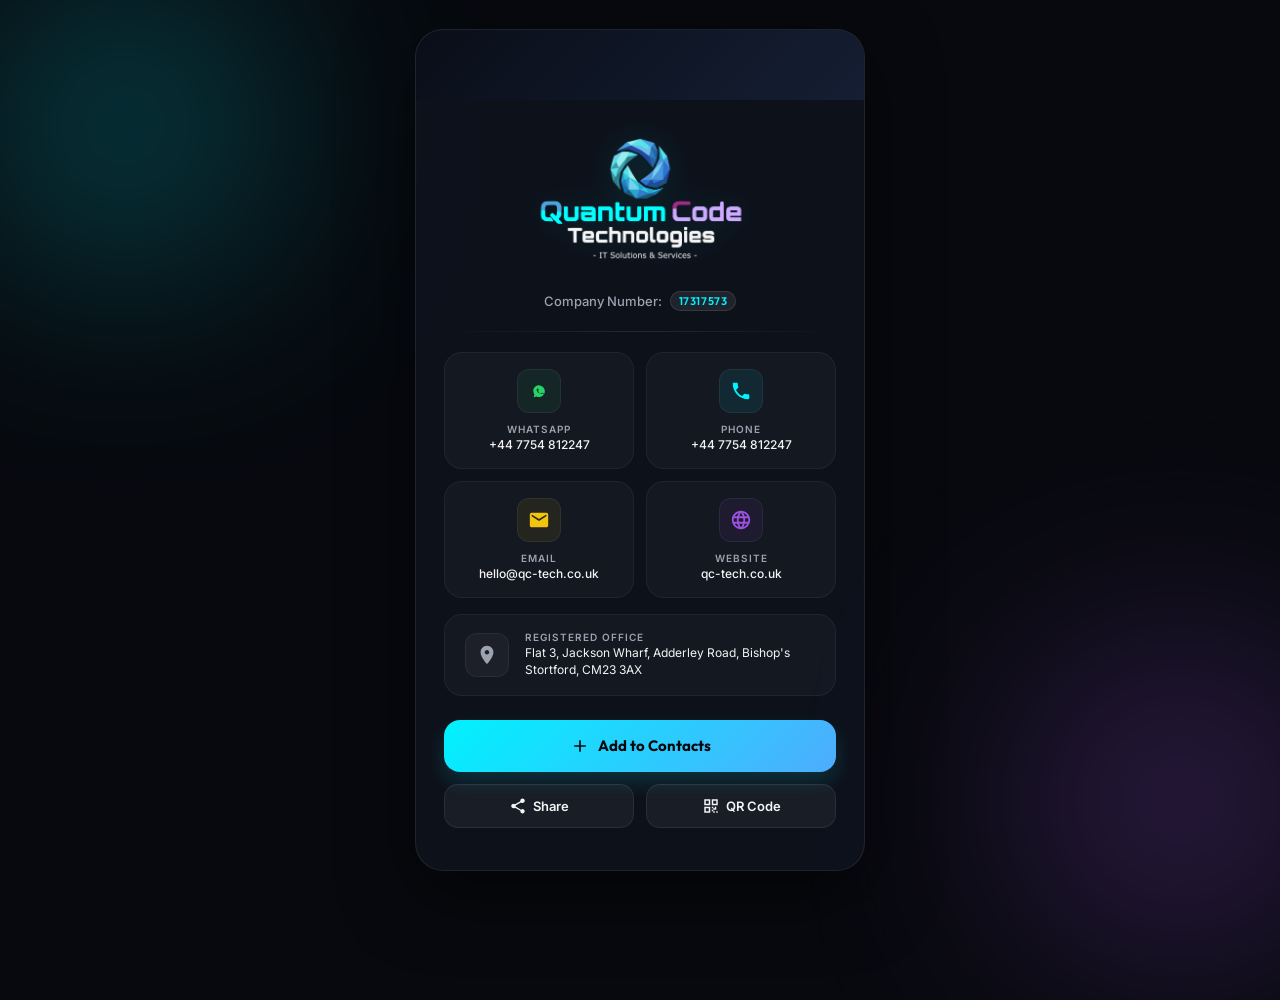
==== en/index.html @ 3635dea8 "feat: card multilingua IT/EN, nuovo numero italiano, redirect root->/it/" ====
<!DOCTYPE html>
<html lang="en">
<head>
    <meta charset="UTF-8">
    <meta name="viewport" content="width=device-width, initial-scale=1.0">
    <title>Quantum Code Technologies Ltd. | Contact</title>
    <meta name="description" content="Digital business card for Quantum Code Technologies Ltd. Scan or download the contact details.">
    
    <!-- Open Graph / WhatsApp -->
    <meta property="og:type" content="website">
    <meta property="og:url" content="https://card.qc-tech.co.uk/en">
    <meta property="og:title" content="Quantum Code Technologies Ltd. | Contact">
    <meta property="og:description" content="Digital business card for Quantum Code Technologies Ltd. Scan or download the contact details.">
    <meta property="og:image" content="https://www.qc-tech.co.uk/logo-full.svg">
    <meta property="og:image:width" content="1200">
    <meta property="og:image:height" content="630">
    <meta name="twitter:card" content="summary_large_image">
    <meta name="twitter:image" content="https://www.qc-tech.co.uk/logo-full.svg">
    
    <!-- PWA Support -->
    <link rel="manifest" href="manifest.json">
    <meta name="theme-color" content="#07090e">
    <meta name="apple-mobile-web-app-capable" content="yes">
    <meta name="apple-mobile-web-app-status-bar-style" content="black-translucent">
    <link rel="apple-touch-icon" href="../logo.png">
    
    <!-- Google Fonts -->
    <link rel="preconnect" href="https://fonts.googleapis.com">
    <link rel="preconnect" href="https://fonts.gstatic.com" crossorigin>
    <link href="https://fonts.googleapis.com/css2?family=Inter:wght@300;400;500;600;700&family=Outfit:wght@400;600;700;800&display=swap" rel="stylesheet">
    
    <!-- Stylesheet -->
    <link rel="stylesheet" href="../style.css">
    
    <!-- QRCode JS Library -->
    <script src="https://cdnjs.cloudflare.com/ajax/libs/qrcodejs/1.0.0/qrcode.min.js" integrity="sha512-CNgIRecGo7nOMQVqgTC8+2hqDZxKHPhRm4OTpkUybnybecBDx3CXGVqehh36F5Dac3o34cT4pMjOPByp+XCajA==" crossorigin="anonymous" referrerpolicy="no-referrer"></script>
</head>
<body>
    <!-- Background elements -->
    <div class="ambient-glow glow-1"></div>
    <div class="ambient-glow glow-2"></div>
    
    <main class="card-container">
        <article class="contact-card">
            <!-- Card Banner -->
            <header class="card-header">
                <div class="header-banner"></div>
            </header>

            <!-- Card Info -->
            <section class="card-body">
                <h1 class="visually-hidden">Quantum Code Technologies Ltd.</h1>
                <div class="logo-container">
                    <img src="../logo.png" alt="Quantum Code Technologies Ltd." class="brand-logo">
                </div>
                <p class="company-meta">Company Number: <span class="badge">17317573</span></p>
                
                <hr class="divider">
                
                <!-- Quick Contact Grid -->
                <div class="actions-grid">
                    <!-- WhatsApp -->
                    <a href="https://wa.me/447754812247" class="grid-item" id="btn-whatsapp" target="_blank" rel="noopener">
                        <div class="item-icon icon-whatsapp">
                            <!-- WhatsApp SVG -->
                            <svg viewBox="0 0 24 24" width="24" height="24">
                                <path fill="currentColor" d="M12.031 6.172c-3.181 0-5.767 2.586-5.768 5.766-.001 1.298.424 2.5 1.134 3.473L6.68 18.23l2.92-.816a5.727 5.727 0 0 0 2.431.554h.002c3.18 0 5.766-2.586 5.768-5.766 0-3.18-2.586-5.766-5.767-5.766zm3.432 8.016c-.14.394-.712.723-1.01.768-.27.042-.622.073-1.748-.393-1.439-.594-2.36-2.062-2.43-2.158-.073-.097-.584-.775-.584-1.479 0-.704.368-1.05.5-1.196.13-.146.29-.183.388-.183.097 0 .194.001.278.005.088.004.206-.033.322.247.12.288.409.996.445 1.069.036.072.06.157.012.253-.049.097-.073.157-.146.242-.073.085-.154.19-.22.254-.073.073-.15.152-.064.298.085.146.38 1.258.948 1.764.73.65 1.346.852 1.534.943.188.09.301.077.413-.051.112-.13.48-.557.608-.748.128-.19.256-.16.43-.097.175.064 1.112.524 1.306.621.194.098.324.146.372.23.049.083.049.48-.09.873z"/>
                            </svg>
                        </div>
                        <div class="item-details">
                            <span class="label">WhatsApp</span>
                            <span class="value">+44 7754 812247</span>
                        </div>
                    </a>

                    <!-- Phone -->
                    <a href="tel:+447754812247" class="grid-item" id="btn-phone">
                        <div class="item-icon icon-phone">
                            <!-- Phone SVG -->
                            <svg viewBox="0 0 24 24" width="22" height="22">
                                <path fill="currentColor" d="M6.62 10.79c1.44 2.83 3.76 5.15 6.59 6.59l2.2-2.2c.27-.27.67-.36 1.02-.24 1.12.37 2.33.57 3.57.57.55 0 1 .45 1 1V20c0 .55-.45 1-1 1-9.39 0-17-7.61-17-17 0-.55.45-1 1-1h3.5c.55 0 1 .45 1 1 0 1.25.2 2.45.57 3.57.11.35.03.74-.25 1.02l-2.2 2.2z"/>
                            </svg>
                        </div>
                        <div class="item-details">
                            <span class="label">Phone</span>
                            <span class="value">+44 7754 812247</span>
                        </div>
                    </a>

                    <!-- Email -->
                    <a href="mailto:hello@qc-tech.co.uk" class="grid-item" id="btn-email">
                        <div class="item-icon icon-email">
                            <!-- Email SVG -->
                            <svg viewBox="0 0 24 24" width="22" height="22">
                                <path fill="currentColor" d="M20 4H4c-1.1 0-1.99.9-1.99 2L2 18c0 1.1.9 2 2 2h16c1.1 0 2-.9 2-2V6c0-1.1-.9-2-2-2zm0 4l-8 5-8-5V6l8 5 8-5v2z"/>
                            </svg>
                        </div>
                        <div class="item-details">
                            <span class="label">Email</span>
                            <span class="value">hello@qc-tech.co.uk</span>
                        </div>
                    </a>

                    <!-- Website -->
                    <a href="https://qc-tech.co.uk" class="grid-item" id="btn-web" target="_blank" rel="noopener">
                        <div class="item-icon icon-web">
                            <!-- Globe SVG -->
                            <svg viewBox="0 0 24 24" width="22" height="22">
                                <path fill="currentColor" d="M11.99 2C6.47 2 2 6.48 2 12s4.47 10 9.99 10C17.52 22 22 17.52 22 12S17.52 2 11.99 2zm6.93 6h-2.95c-.32-1.25-.78-2.45-1.38-3.56 1.84.63 3.37 1.91 4.33 3.56zM12 4.04c.83 1.2 1.48 2.53 1.91 3.96h-3.82c.43-1.43 1.08-2.76 1.91-3.96zM4.26 14C4.1 13.36 4 12.69 4 12s.1-1.36.26-2h3.38c-.08.66-.14 1.33-.14 2 0 .67.06 1.34.14 2H4.26zm.82 2h2.95c.32 1.25.78 2.45 1.38 3.56-1.84-.63-3.37-1.9-4.33-3.56zm2.95-8H5.08c.96-1.66 2.49-2.93 4.33-3.56C8.81 5.55 8.35 6.75 8.03 8zM12 19.96c-.83-1.2-1.48-2.53-1.91-3.96h3.82c-.43 1.43-1.08 2.76-1.91 3.96zM14.34 14H9.66c-.09-.66-.16-1.33-.16-2 0-.67.07-1.34.16-2h4.68c.09.66.16 1.33.16 2 0 .67-.07 1.34-.16 2zm.25 5.56c.6-1.11 1.06-2.31 1.38-3.56h2.95c-.96 1.65-2.49 2.93-4.33 3.56zM16.36 14c.08-.66.14-1.33.14-2 0-.67-.06-1.34-.14-2h3.38c.16.64.26 1.31.26 2s-.1 1.36-.26 2h-3.38z"/>
                            </svg>
                        </div>
                        <div class="item-details">
                            <span class="label">Website</span>
                            <span class="value">qc-tech.co.uk</span>
                        </div>
                    </a>
                </div>

                <!-- Address / Location Button -->
                <a href="https://maps.google.com/?q=Flat+3,+Jackson+Wharf,+Adderley+Road,+Bishop's+Stortford,+CM23+3AX" class="address-button" target="_blank" rel="noopener" id="btn-address">
                    <div class="address-icon">
                        <!-- Map Marker SVG -->
                        <svg viewBox="0 0 24 24" width="22" height="22">
                            <path fill="currentColor" d="M12 2C8.13 2 5 5.13 5 9c0 5.25 7 13 7 13s7-7.75 7-13c0-3.87-3.13-7-7-7zm0 9.5c-1.38 0-2.5-1.12-2.5-2.5s1.12-2.5 2.5-2.5 2.5 1.12 2.5 2.5-1.12 2.5-2.5 2.5z"/>
                        </svg>
                    </div>
                    <div class="address-details">
                        <span class="address-label">Registered Office</span>
                        <address class="address-value">Flat 3, Jackson Wharf, Adderley Road, Bishop's Stortford, CM23 3AX</address>
                    </div>
                </a>
            </section>

            <!-- Card Actions -->
            <footer class="card-footer">
                <button id="btn-save" class="btn-primary" aria-label="Save contact">
                    <svg viewBox="0 0 24 24" width="20" height="20">
                        <path fill="currentColor" d="M19 13h-6v6h-2v-6H5v-2h6V5h2v6h6v2z"/>
                    </svg>
                    Add to Contacts
                </button>
                
                <div class="secondary-actions">
                    <button id="btn-share" class="btn-secondary" aria-label="Share profile">
                        <svg viewBox="0 0 24 24" width="18" height="18">
                            <path fill="currentColor" d="M18 16.08c-.76 0-1.44.3-1.96.77L8.91 12.7c.05-.23.09-.46.09-.7s-.04-.47-.09-.7l7.05-4.11c.54.5 1.25.81 2.04.81 1.66 0 3-1.34 3-3s-1.34-3-3-3-3 1.34-3 3c0 .24.04.47.09.7L8.04 9.81C7.5 9.31 6.79 9 6 9c-1.66 0-3 1.34-3 3s1.34 3 3 3c.79 0 1.5-.31 2.04-.81l7.12 4.16c-.05.21-.08.43-.08.65 0 1.61 1.31 2.92 2.92 2.92 1.61 0 2.92-1.31 2.92-2.92s-1.31-2.92-2.92-2.92z"/>
                        </svg>
                        Share
                    </button>
                    
                    <button id="btn-qr-toggle" class="btn-secondary" aria-label="Show QR code">
                        <svg viewBox="0 0 24 24" width="18" height="18">
                            <path fill="currentColor" d="M3 11h8V3H3v8zm2-6h4v4H5V5zM3 21h8v-8H3v8zm2-6h4v4H5v-4zM13 3v8h8V3h-8zm6 6h-4V5h4v4zM19 19v2h2v-2h-2zM13 13h2v2h-2zm2 2h2v2h-2zm-2 2h2v2h-2zm2 2h2v2h-2zm2-2h2v-2h-2zm0-4h2v2h-2z"/>
                        </svg>
                        QR Code
                    </button>
                </div>

                <!-- Expandable QR Code Container -->
                <div id="qr-container" class="qr-container hidden" aria-hidden="true">
                    <p class="qr-info">Have this code scanned to share the contact details instantly.</p>
                    <div class="qr-wrapper">
                        <div id="qrcode"></div>
                    </div>
                </div>
            </footer>
        </article>
    </main>

    <!-- Script file -->
    <script src="script.js"></script>
</body>
</html>
---- style.css ----
/* Design System and Global Styles */
:root {
    --bg-dark: #07090e;
    --card-bg: rgba(17, 22, 34, 0.65);
    --card-border: rgba(255, 255, 255, 0.08);
    --glass-highlight: rgba(255, 255, 255, 0.03);
    
    --primary-cyan: #00f2fe;
    --primary-blue: #4facfe;
    --primary-purple: #9b51e0;
    
    --text-main: #f3f4f6;
    --text-muted: #9ca3af;
    --text-dark: #6b7280;
    
    --shadow-glow: rgba(0, 242, 254, 0.15);
    --shadow-purple: rgba(155, 81, 224, 0.15);
    
    --font-outfit: 'Outfit', -apple-system, BlinkMacSystemFont, "Segoe UI", Roboto, sans-serif;
    --font-inter: 'Inter', -apple-system, BlinkMacSystemFont, "Segoe UI", Roboto, sans-serif;
}

* {
    box-sizing: border-box;
    margin: 0;
    padding: 0;
}

body {
    background-color: var(--bg-dark);
    color: var(--text-main);
    font-family: var(--font-inter);
    min-height: 100vh;
    display: flex;
    justify-content: center;
    align-items: center;
    overflow-x: hidden;
    position: relative;
    padding: 20px;
}

/* Ambient Background Animations */
.ambient-glow {
    position: absolute;
    border-radius: 50%;
    filter: blur(120px);
    z-index: 0;
    pointer-events: none;
    opacity: 0.55;
}

.glow-1 {
    width: 350px;
    height: 350px;
    background: radial-gradient(circle, var(--primary-cyan) 0%, transparent 70%);
    top: -50px;
    left: -50px;
    animation: floatGlow1 25s infinite alternate ease-in-out;
}

.glow-2 {
    width: 400px;
    height: 400px;
    background: radial-gradient(circle, var(--primary-purple) 0%, transparent 70%);
    bottom: -100px;
    right: -100px;
    animation: floatGlow2 30s infinite alternate ease-in-out;
}

@keyframes floatGlow1 {
    0% { transform: translate(0, 0) scale(1); }
    50% { transform: translate(60px, 80px) scale(1.1); }
    100% { transform: translate(-40px, 120px) scale(0.9); }
}

@keyframes floatGlow2 {
    0% { transform: translate(0, 0) scale(1.2); }
    50% { transform: translate(-80px, -60px) scale(0.9); }
    100% { transform: translate(40px, -100px) scale(1.1); }
}

/* Card Container & Entry Animation */
.card-container {
    width: 100%;
    max-width: 450px;
    z-index: 10;
    opacity: 0;
    transform: translateY(30px);
    animation: cardEnter 0.9s cubic-bezier(0.16, 1, 0.3, 1) forwards;
}

@keyframes cardEnter {
    to {
        opacity: 1;
        transform: translateY(0);
    }
}

.contact-card {
    background: var(--card-bg);
    border: 1px solid var(--card-border);
    border-radius: 28px;
    backdrop-filter: blur(24px);
    -webkit-backdrop-filter: blur(24px);
    overflow: hidden;
    box-shadow: 0 24px 70px rgba(0, 0, 0, 0.55), 
                inset 0 1px 1px rgba(255, 255, 255, 0.1);
    transition: border-color 0.4s ease, box-shadow 0.4s ease;
}

.contact-card:hover {
    border-color: rgba(0, 242, 254, 0.25);
    box-shadow: 0 24px 70px rgba(0, 0, 0, 0.65), 
                0 0 40px rgba(0, 242, 254, 0.04), 
                inset 0 1px 1px rgba(255, 255, 255, 0.15);
}

/* Header & Banner styling */
.card-header {
    position: relative;
    height: 70px;
}

.header-banner {
    height: 100%;
    background: linear-gradient(135deg, #090e18 0%, #151e33 50%, #00f2fe 100%);
    background-size: 200% 200%;
    animation: gradientFlow 10s ease infinite alternate;
}

@keyframes gradientFlow {
    0% { background-position: 0% 50%; }
    100% { background-position: 100% 50%; }
}

/* Visually Hidden Utility for SEO */
.visually-hidden {
    position: absolute !important;
    width: 1px !important;
    height: 1px !important;
    padding: 0 !important;
    margin: -1px !important;
    overflow: hidden !important;
    clip: rect(0, 0, 0, 0) !important;
    white-space: nowrap !important;
    border: 0 !important;
}

/* Brand Logo Container */
.logo-container {
    width: 100%;
    display: flex;
    justify-content: center;
    align-items: center;
    margin-bottom: 22px;
}

.brand-logo {
    max-width: 250px;
    width: 85%;
    height: auto;
    display: block;
    filter: drop-shadow(0 0 16px rgba(0, 242, 254, 0.12));
    transition: transform 0.4s ease, filter 0.4s ease;
}

.brand-logo:hover {
    transform: scale(1.03);
    filter: drop-shadow(0 0 24px rgba(0, 242, 254, 0.25));
}

/* Card Body Content */
.card-body {
    padding: 32px 28px 24px;
    text-align: center;
}

.company-meta {
    font-size: 13px;
    color: var(--text-muted);
    font-weight: 500;
    display: flex;
    justify-content: center;
    align-items: center;
    gap: 8px;
}

.badge {
    background: rgba(255, 255, 255, 0.08);
    border: 1px solid rgba(255, 255, 255, 0.1);
    color: var(--primary-cyan);
    font-family: var(--font-outfit);
    padding: 2px 8px;
    border-radius: 9999px;
    font-size: 11px;
    font-weight: 600;
    letter-spacing: 0.05em;
}

.divider {
    border: 0;
    height: 1px;
    background: linear-gradient(to right, transparent, rgba(255, 255, 255, 0.1), transparent);
    margin: 20px 0;
}

/* Actions Grid (Contact Cards) */
.actions-grid {
    display: grid;
    grid-template-columns: 1fr 1fr;
    gap: 12px;
    margin-bottom: 16px;
}

.grid-item {
    background: var(--glass-highlight);
    border: 1px solid rgba(255, 255, 255, 0.05);
    border-radius: 18px;
    padding: 16px 12px;
    display: flex;
    flex-direction: column;
    align-items: center;
    text-decoration: none;
    color: var(--text-main);
    transition: all 0.3s cubic-bezier(0.4, 0, 0.2, 1);
    position: relative;
    overflow: hidden;
}

.grid-item::before {
    content: '';
    position: absolute;
    top: 0;
    left: 0;
    width: 100%;
    height: 100%;
    background: linear-gradient(135deg, rgba(0, 242, 254, 0.05), rgba(155, 81, 224, 0.05));
    opacity: 0;
    transition: opacity 0.3s ease;
}

.grid-item:hover {
    transform: translateY(-4px);
    border-color: rgba(0, 242, 254, 0.2);
    box-shadow: 0 10px 24px rgba(0, 0, 0, 0.25), 0 0 12px var(--shadow-glow);
}

.grid-item:hover::before {
    opacity: 1;
}

.item-icon {
    width: 44px;
    height: 44px;
    border-radius: 12px;
    display: flex;
    justify-content: center;
    align-items: center;
    margin-bottom: 10px;
    background: rgba(255, 255, 255, 0.04);
    border: 1px solid rgba(255, 255, 255, 0.06);
    color: var(--text-muted);
    transition: all 0.3s ease;
    z-index: 2;
}

.grid-item:hover .item-icon {
    color: #ffffff;
    background: rgba(255, 255, 255, 0.1);
    transform: scale(1.1);
}

.icon-whatsapp {
    color: #25d366;
    background: rgba(37, 211, 102, 0.08);
}
.grid-item:hover .icon-whatsapp {
    background: #25d366;
    box-shadow: 0 4px 14px rgba(37, 211, 102, 0.3);
}

.icon-phone {
    color: var(--primary-cyan);
    background: rgba(0, 242, 254, 0.08);
}
.grid-item:hover .icon-phone {
    background: var(--primary-cyan);
    color: #07090e;
    box-shadow: 0 4px 14px rgba(0, 242, 254, 0.3);
}

.icon-email {
    color: #f1c40f;
    background: rgba(241, 196, 15, 0.08);
}
.grid-item:hover .icon-email {
    background: #f1c40f;
    color: #07090e;
    box-shadow: 0 4px 14px rgba(241, 196, 15, 0.3);
}

.icon-web {
    color: var(--primary-purple);
    background: rgba(155, 81, 224, 0.08);
}
.grid-item:hover .icon-web {
    background: var(--primary-purple);
    box-shadow: 0 4px 14px rgba(155, 81, 224, 0.3);
}

.item-details {
    text-align: center;
    z-index: 2;
}

.label {
    display: block;
    font-size: 10px;
    text-transform: uppercase;
    letter-spacing: 0.1em;
    color: var(--text-muted);
    margin-bottom: 2px;
    font-weight: 600;
}

.value {
    display: block;
    font-size: 12px;
    font-weight: 500;
    word-break: break-all;
}

/* Address Button Styling */
.address-button {
    background: var(--glass-highlight);
    border: 1px solid rgba(255, 255, 255, 0.05);
    border-radius: 18px;
    padding: 16px 20px;
    display: flex;
    align-items: center;
    gap: 16px;
    text-decoration: none;
    color: var(--text-main);
    text-align: left;
    transition: all 0.3s cubic-bezier(0.4, 0, 0.2, 1);
    position: relative;
    overflow: hidden;
}

.address-button::before {
    content: '';
    position: absolute;
    top: 0;
    left: 0;
    width: 100%;
    height: 100%;
    background: linear-gradient(135deg, rgba(0, 242, 254, 0.03), rgba(155, 81, 224, 0.03));
    opacity: 0;
    transition: opacity 0.3s ease;
}

.address-button:hover {
    transform: translateY(-2px);
    border-color: rgba(0, 242, 254, 0.2);
    box-shadow: 0 8px 24px rgba(0, 0, 0, 0.25), 0 0 12px var(--shadow-glow);
}

.address-button:hover::before {
    opacity: 1;
}

.address-icon {
    width: 44px;
    height: 44px;
    border-radius: 12px;
    display: flex;
    justify-content: center;
    align-items: center;
    background: rgba(255, 255, 255, 0.04);
    border: 1px solid rgba(255, 255, 255, 0.06);
    color: var(--text-muted);
    transition: all 0.3s ease;
    flex-shrink: 0;
    z-index: 2;
}

.address-button:hover .address-icon {
    color: var(--primary-cyan);
    border-color: rgba(0, 242, 254, 0.3);
    background: rgba(0, 242, 254, 0.05);
    transform: scale(1.05);
}

.address-details {
    z-index: 2;
}

.address-label {
    display: block;
    font-size: 10px;
    text-transform: uppercase;
    letter-spacing: 0.1em;
    color: var(--text-muted);
    margin-bottom: 2px;
    font-weight: 600;
}

.address-value {
    font-style: normal;
    font-size: 12px;
    line-height: 1.4;
    color: var(--text-main);
}

/* Card Footer Actions */
.card-footer {
    padding: 0 28px 28px;
    display: flex;
    flex-direction: column;
    gap: 12px;
}

.btn-primary {
    background: linear-gradient(135deg, var(--primary-cyan), var(--primary-blue));
    color: #07090e;
    border: none;
    border-radius: 16px;
    padding: 16px 24px;
    font-family: var(--font-outfit);
    font-size: 15px;
    font-weight: 700;
    cursor: pointer;
    display: flex;
    justify-content: center;
    align-items: center;
    gap: 8px;
    transition: all 0.3s cubic-bezier(0.175, 0.885, 0.32, 1.275);
    box-shadow: 0 10px 20px rgba(0, 242, 254, 0.15);
}

.btn-primary:hover {
    transform: scale(1.02);
    box-shadow: 0 12px 28px rgba(0, 242, 254, 0.35);
}

.btn-primary:active {
    transform: scale(0.98);
}

.secondary-actions {
    display: grid;
    grid-template-columns: 1fr 1fr;
    gap: 12px;
}

.btn-secondary {
    background: rgba(255, 255, 255, 0.05);
    border: 1px solid rgba(255, 255, 255, 0.08);
    color: var(--text-main);
    border-radius: 14px;
    padding: 12px 16px;
    font-family: var(--font-inter);
    font-size: 13px;
    font-weight: 600;
    cursor: pointer;
    display: flex;
    justify-content: center;
    align-items: center;
    gap: 6px;
    transition: all 0.3s ease;
}

.btn-secondary:hover {
    background: rgba(255, 255, 255, 0.08);
    border-color: rgba(255, 255, 255, 0.15);
    transform: translateY(-1px);
}

.btn-secondary.active {
    background: rgba(155, 81, 224, 0.15);
    border-color: rgba(155, 81, 224, 0.3);
    color: #ffffff;
}

/* Expandable QR Code Container */
.qr-container {
    background: rgba(0, 0, 0, 0.3);
    border: 1px dashed rgba(255, 255, 255, 0.1);
    border-radius: 18px;
    padding: 20px;
    text-align: center;
    margin-top: 8px;
    transition: all 0.4s cubic-bezier(0.16, 1, 0.3, 1);
    max-height: 400px;
    opacity: 1;
    overflow: hidden;
}

.qr-container.hidden {
    max-height: 0;
    opacity: 0;
    padding-top: 0;
    padding-bottom: 0;
    margin-top: 0;
    border-color: transparent;
    pointer-events: none;
}

.qr-info {
    font-size: 12px;
    color: var(--text-muted);
    line-height: 1.4;
    margin-bottom: 16px;
}

.qr-wrapper {
    background: #ffffff;
    padding: 14px;
    border-radius: 14px;
    display: inline-block;
    box-shadow: 0 8px 24px rgba(0, 0, 0, 0.3);
    transition: transform 0.3s ease;
}

.qr-wrapper:hover {
    transform: scale(1.03);
}

#qrcode img {
    margin: 0 auto;
    display: block;
}

/* Responsive adjustments */
@media (max-width: 400px) {
    .card-body {
        padding: 68px 18px 20px;
    }
    .card-footer {
        padding: 0 18px 20px;
    }
    .actions-grid {
        gap: 8px;
    }
    .grid-item {
        padding: 12px 8px;
    }
    .company-name {
        font-size: 21px;
    }
}
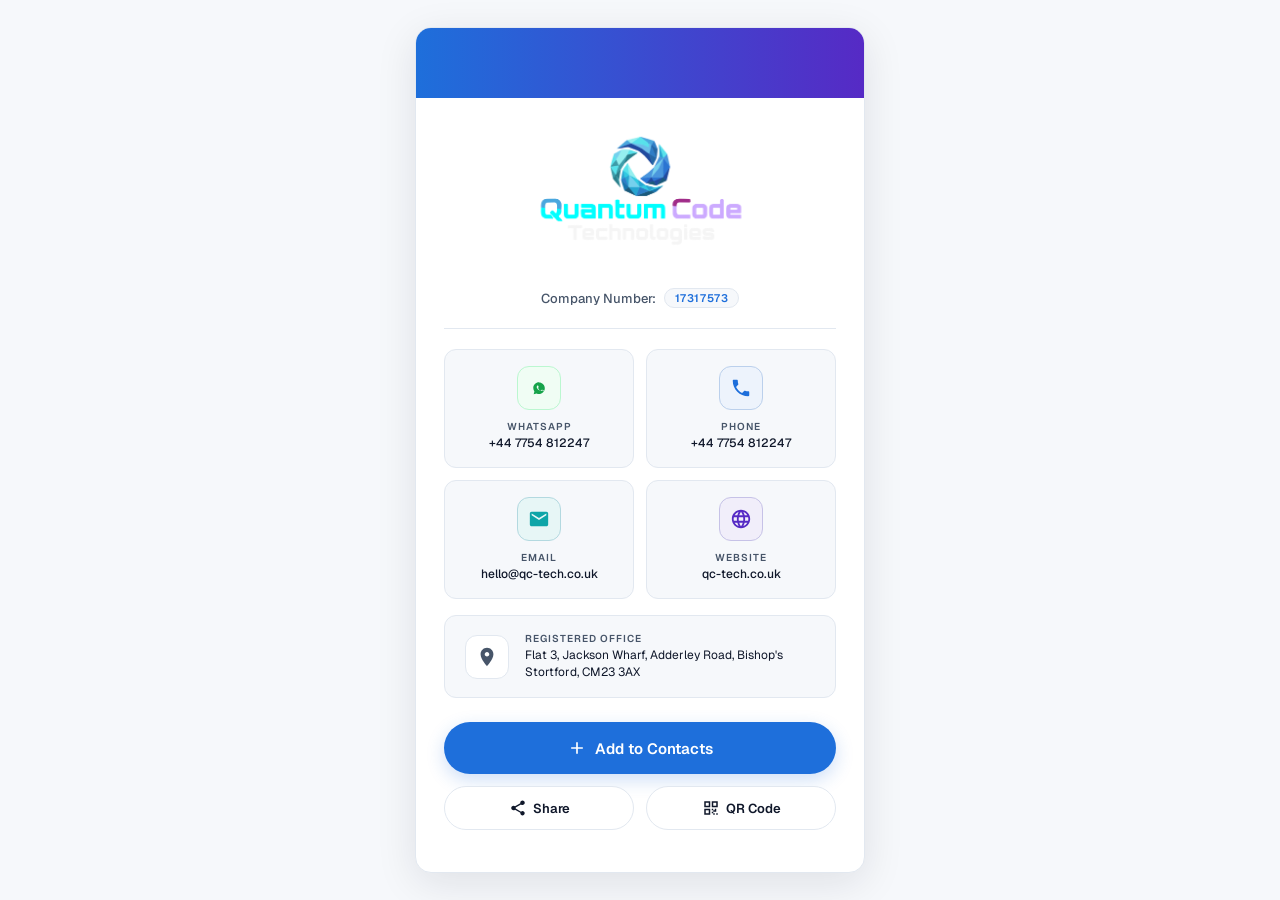
==== commit 8afbf502: "style: align card with qc-tech.co.uk Co-authored-by: Cursor <cursoragent@cursor.com>" ====
--- a/en/index.html
+++ b/en/index.html
@@ -19,15 +19,15 @@
     
     <!-- PWA Support -->
     <link rel="manifest" href="manifest.json">
-    <meta name="theme-color" content="#07090e">
+    <meta name="theme-color" content="#f6f8fb">
     <meta name="apple-mobile-web-app-capable" content="yes">
-    <meta name="apple-mobile-web-app-status-bar-style" content="black-translucent">
+    <meta name="apple-mobile-web-app-status-bar-style" content="default">
     <link rel="apple-touch-icon" href="../logo.png">
     
     <!-- Google Fonts -->
     <link rel="preconnect" href="https://fonts.googleapis.com">
     <link rel="preconnect" href="https://fonts.gstatic.com" crossorigin>
-    <link href="https://fonts.googleapis.com/css2?family=Inter:wght@300;400;500;600;700&family=Outfit:wght@400;600;700;800&display=swap" rel="stylesheet">
+    <link href="https://fonts.googleapis.com/css2?family=Geist:wght@400;500;600;700&display=swap" rel="stylesheet">
     
     <!-- Stylesheet -->
     <link rel="stylesheet" href="../style.css">
--- a/style.css
+++ b/style.css
@@ -1,23 +1,22 @@
-/* Design System and Global Styles */
+/* QC Tech design tokens (aligned with qc-tech.co.uk) */
 :root {
-    --bg-dark: #07090e;
-    --card-bg: rgba(17, 22, 34, 0.65);
-    --card-border: rgba(255, 255, 255, 0.08);
-    --glass-highlight: rgba(255, 255, 255, 0.03);
-    
-    --primary-cyan: #00f2fe;
-    --primary-blue: #4facfe;
-    --primary-purple: #9b51e0;
-    
-    --text-main: #f3f4f6;
-    --text-muted: #9ca3af;
-    --text-dark: #6b7280;
-    
-    --shadow-glow: rgba(0, 242, 254, 0.15);
-    --shadow-purple: rgba(155, 81, 224, 0.15);
-    
-    --font-outfit: 'Outfit', -apple-system, BlinkMacSystemFont, "Segoe UI", Roboto, sans-serif;
-    --font-inter: 'Inter', -apple-system, BlinkMacSystemFont, "Segoe UI", Roboto, sans-serif;
+    --light-bg: #ffffff;
+    --light-surface: #f6f8fb;
+    --light-text: #0f172a;
+    --light-text-muted: #475569;
+    --light-border: #e2e8f0;
+    --light-primary: #1e6fdb;
+    --light-emphasis: #562ac5;
+    --light-accent: #0ea5a8;
+    --light-cta-dark: #0b1c2c;
+
+    --font-sans: 'Geist', system-ui, -apple-system, BlinkMacSystemFont, 'Segoe UI', Roboto, sans-serif;
+
+    --radius-card: 16px;
+    --radius-control: 12px;
+    --radius-pill: 9999px;
+    --shadow-card: 0 10px 40px rgba(15, 23, 42, 0.1);
+    --shadow-card-hover: 0 16px 34px rgba(15, 23, 42, 0.12);
 }
 
 * {
@@ -27,9 +26,10 @@
 }
 
 body {
-    background-color: var(--bg-dark);
-    color: var(--text-main);
-    font-family: var(--font-inter);
+    background-color: var(--light-surface);
+    color: var(--light-text);
+    font-family: var(--font-sans);
+    font-weight: 400;
     min-height: 100vh;
     display: flex;
     justify-content: center;
@@ -39,44 +39,8 @@
     padding: 20px;
 }
 
-/* Ambient Background Animations */
 .ambient-glow {
-    position: absolute;
-    border-radius: 50%;
-    filter: blur(120px);
-    z-index: 0;
-    pointer-events: none;
-    opacity: 0.55;
-}
-
-.glow-1 {
-    width: 350px;
-    height: 350px;
-    background: radial-gradient(circle, var(--primary-cyan) 0%, transparent 70%);
-    top: -50px;
-    left: -50px;
-    animation: floatGlow1 25s infinite alternate ease-in-out;
-}
-
-.glow-2 {
-    width: 400px;
-    height: 400px;
-    background: radial-gradient(circle, var(--primary-purple) 0%, transparent 70%);
-    bottom: -100px;
-    right: -100px;
-    animation: floatGlow2 30s infinite alternate ease-in-out;
-}
-
-@keyframes floatGlow1 {
-    0% { transform: translate(0, 0) scale(1); }
-    50% { transform: translate(60px, 80px) scale(1.1); }
-    100% { transform: translate(-40px, 120px) scale(0.9); }
-}
-
-@keyframes floatGlow2 {
-    0% { transform: translate(0, 0) scale(1.2); }
-    50% { transform: translate(-80px, -60px) scale(0.9); }
-    100% { transform: translate(40px, -100px) scale(1.1); }
+    display: none;
 }
 
 /* Card Container & Entry Animation */
@@ -97,22 +61,17 @@
 }
 
 .contact-card {
-    background: var(--card-bg);
-    border: 1px solid var(--card-border);
-    border-radius: 28px;
-    backdrop-filter: blur(24px);
-    -webkit-backdrop-filter: blur(24px);
+    background: var(--light-bg);
+    border: 1px solid var(--light-border);
+    border-radius: var(--radius-card);
     overflow: hidden;
-    box-shadow: 0 24px 70px rgba(0, 0, 0, 0.55), 
-                inset 0 1px 1px rgba(255, 255, 255, 0.1);
-    transition: border-color 0.4s ease, box-shadow 0.4s ease;
+    box-shadow: var(--shadow-card);
+    transition: box-shadow 0.3s ease, border-color 0.3s ease;
 }
 
 .contact-card:hover {
-    border-color: rgba(0, 242, 254, 0.25);
-    box-shadow: 0 24px 70px rgba(0, 0, 0, 0.65), 
-                0 0 40px rgba(0, 242, 254, 0.04), 
-                inset 0 1px 1px rgba(255, 255, 255, 0.15);
+    border-color: var(--light-border);
+    box-shadow: var(--shadow-card-hover);
 }
 
 /* Header & Banner styling */
@@ -123,14 +82,7 @@
 
 .header-banner {
     height: 100%;
-    background: linear-gradient(135deg, #090e18 0%, #151e33 50%, #00f2fe 100%);
-    background-size: 200% 200%;
-    animation: gradientFlow 10s ease infinite alternate;
-}
-
-@keyframes gradientFlow {
-    0% { background-position: 0% 50%; }
-    100% { background-position: 100% 50%; }
+    background: linear-gradient(90deg, var(--light-primary), var(--light-emphasis));
 }
 
 /* Visually Hidden Utility for SEO */
@@ -160,13 +112,11 @@
     width: 85%;
     height: auto;
     display: block;
-    filter: drop-shadow(0 0 16px rgba(0, 242, 254, 0.12));
-    transition: transform 0.4s ease, filter 0.4s ease;
+    transition: transform 0.3s ease;
 }
 
 .brand-logo:hover {
-    transform: scale(1.03);
-    filter: drop-shadow(0 0 24px rgba(0, 242, 254, 0.25));
+    transform: scale(1.02);
 }
 
 /* Card Body Content */
@@ -177,7 +127,7 @@
 
 .company-meta {
     font-size: 13px;
-    color: var(--text-muted);
+    color: var(--light-text-muted);
     font-weight: 500;
     display: flex;
     justify-content: center;
@@ -186,12 +136,14 @@
 }
 
 .badge {
-    background: rgba(255, 255, 255, 0.08);
-    border: 1px solid rgba(255, 255, 255, 0.1);
-    color: var(--primary-cyan);
-    font-family: var(--font-outfit);
-    padding: 2px 8px;
-    border-radius: 9999px;
+    display: inline-flex;
+    align-items: center;
+    border: 1px solid var(--light-border);
+    border-radius: var(--radius-pill);
+    background: var(--light-surface);
+    color: var(--light-primary);
+    font-family: var(--font-sans);
+    padding: 2px 10px;
     font-size: 11px;
     font-weight: 600;
     letter-spacing: 0.05em;
@@ -200,7 +152,7 @@
 .divider {
     border: 0;
     height: 1px;
-    background: linear-gradient(to right, transparent, rgba(255, 255, 255, 0.1), transparent);
+    background: var(--light-border);
     margin: 20px 0;
 }
 
@@ -213,104 +165,91 @@
 }
 
 .grid-item {
-    background: var(--glass-highlight);
-    border: 1px solid rgba(255, 255, 255, 0.05);
-    border-radius: 18px;
+    background: var(--light-surface);
+    border: 1px solid var(--light-border);
+    border-radius: var(--radius-control);
     padding: 16px 12px;
     display: flex;
     flex-direction: column;
     align-items: center;
     text-decoration: none;
-    color: var(--text-main);
-    transition: all 0.3s cubic-bezier(0.4, 0, 0.2, 1);
-    position: relative;
-    overflow: hidden;
-}
-
-.grid-item::before {
-    content: '';
-    position: absolute;
-    top: 0;
-    left: 0;
-    width: 100%;
-    height: 100%;
-    background: linear-gradient(135deg, rgba(0, 242, 254, 0.05), rgba(155, 81, 224, 0.05));
-    opacity: 0;
-    transition: opacity 0.3s ease;
+    color: var(--light-text);
+    transition: border-color 0.2s ease, box-shadow 0.2s ease, transform 0.2s ease;
 }
 
 .grid-item:hover {
-    transform: translateY(-4px);
-    border-color: rgba(0, 242, 254, 0.2);
-    box-shadow: 0 10px 24px rgba(0, 0, 0, 0.25), 0 0 12px var(--shadow-glow);
-}
-
-.grid-item:hover::before {
-    opacity: 1;
+    transform: translateY(-2px);
+    border-color: color-mix(in srgb, var(--light-primary) 35%, var(--light-border));
+    box-shadow: 0 6px 18px rgba(15, 23, 42, 0.08);
 }
 
 .item-icon {
     width: 44px;
     height: 44px;
-    border-radius: 12px;
+    border-radius: var(--radius-control);
     display: flex;
     justify-content: center;
     align-items: center;
     margin-bottom: 10px;
-    background: rgba(255, 255, 255, 0.04);
-    border: 1px solid rgba(255, 255, 255, 0.06);
-    color: var(--text-muted);
-    transition: all 0.3s ease;
-    z-index: 2;
+    background: var(--light-bg);
+    border: 1px solid var(--light-border);
+    color: var(--light-text-muted);
+    transition: color 0.2s ease, background 0.2s ease;
 }
 
 .grid-item:hover .item-icon {
-    color: #ffffff;
-    background: rgba(255, 255, 255, 0.1);
-    transform: scale(1.1);
+    color: var(--light-text);
+    background: var(--light-bg);
 }
 
 .icon-whatsapp {
-    color: #25d366;
-    background: rgba(37, 211, 102, 0.08);
-}
+    color: #16a34a;
+    background: #f0fdf4;
+    border-color: #bbf7d0;
+}
+
 .grid-item:hover .icon-whatsapp {
-    background: #25d366;
-    box-shadow: 0 4px 14px rgba(37, 211, 102, 0.3);
+    color: #15803d;
+    background: #f0fdf4;
+    box-shadow: none;
 }
 
 .icon-phone {
-    color: var(--primary-cyan);
-    background: rgba(0, 242, 254, 0.08);
-}
+    color: var(--light-primary);
+    background: color-mix(in srgb, var(--light-primary) 8%, white);
+    border-color: color-mix(in srgb, var(--light-primary) 20%, var(--light-border));
+}
+
 .grid-item:hover .icon-phone {
-    background: var(--primary-cyan);
-    color: #07090e;
-    box-shadow: 0 4px 14px rgba(0, 242, 254, 0.3);
+    color: var(--light-primary);
+    background: color-mix(in srgb, var(--light-primary) 12%, white);
+    box-shadow: none;
 }
 
 .icon-email {
-    color: #f1c40f;
-    background: rgba(241, 196, 15, 0.08);
-}
+    color: var(--light-accent);
+    background: color-mix(in srgb, var(--light-accent) 10%, white);
+    border-color: color-mix(in srgb, var(--light-accent) 22%, var(--light-border));
+}
+
 .grid-item:hover .icon-email {
-    background: #f1c40f;
-    color: #07090e;
-    box-shadow: 0 4px 14px rgba(241, 196, 15, 0.3);
+    color: var(--light-accent);
+    box-shadow: none;
 }
 
 .icon-web {
-    color: var(--primary-purple);
-    background: rgba(155, 81, 224, 0.08);
-}
+    color: var(--light-emphasis);
+    background: color-mix(in srgb, var(--light-emphasis) 8%, white);
+    border-color: color-mix(in srgb, var(--light-emphasis) 20%, var(--light-border));
+}
+
 .grid-item:hover .icon-web {
-    background: var(--primary-purple);
-    box-shadow: 0 4px 14px rgba(155, 81, 224, 0.3);
+    color: var(--light-emphasis);
+    box-shadow: none;
 }
 
 .item-details {
     text-align: center;
-    z-index: 2;
 }
 
 .label {
@@ -318,7 +257,7 @@
     font-size: 10px;
     text-transform: uppercase;
     letter-spacing: 0.1em;
-    color: var(--text-muted);
+    color: var(--light-text-muted);
     margin-bottom: 2px;
     font-weight: 600;
 }
@@ -327,68 +266,50 @@
     display: block;
     font-size: 12px;
     font-weight: 500;
+    color: var(--light-text);
     word-break: break-all;
 }
 
 /* Address Button Styling */
 .address-button {
-    background: var(--glass-highlight);
-    border: 1px solid rgba(255, 255, 255, 0.05);
-    border-radius: 18px;
+    background: var(--light-surface);
+    border: 1px solid var(--light-border);
+    border-radius: var(--radius-control);
     padding: 16px 20px;
     display: flex;
     align-items: center;
     gap: 16px;
     text-decoration: none;
-    color: var(--text-main);
+    color: var(--light-text);
     text-align: left;
-    transition: all 0.3s cubic-bezier(0.4, 0, 0.2, 1);
-    position: relative;
-    overflow: hidden;
-}
-
-.address-button::before {
-    content: '';
-    position: absolute;
-    top: 0;
-    left: 0;
-    width: 100%;
-    height: 100%;
-    background: linear-gradient(135deg, rgba(0, 242, 254, 0.03), rgba(155, 81, 224, 0.03));
-    opacity: 0;
-    transition: opacity 0.3s ease;
+    transition: border-color 0.2s ease, box-shadow 0.2s ease, transform 0.2s ease;
 }
 
 .address-button:hover {
     transform: translateY(-2px);
-    border-color: rgba(0, 242, 254, 0.2);
-    box-shadow: 0 8px 24px rgba(0, 0, 0, 0.25), 0 0 12px var(--shadow-glow);
-}
-
-.address-button:hover::before {
-    opacity: 1;
+    border-color: color-mix(in srgb, var(--light-primary) 35%, var(--light-border));
+    box-shadow: 0 6px 18px rgba(15, 23, 42, 0.08);
 }
 
 .address-icon {
     width: 44px;
     height: 44px;
-    border-radius: 12px;
-    display: flex;
-    justify-content: center;
-    align-items: center;
-    background: rgba(255, 255, 255, 0.04);
-    border: 1px solid rgba(255, 255, 255, 0.06);
-    color: var(--text-muted);
-    transition: all 0.3s ease;
+    border-radius: var(--radius-control);
+    display: flex;
+    justify-content: center;
+    align-items: center;
+    background: var(--light-bg);
+    border: 1px solid var(--light-border);
+    color: var(--light-text-muted);
+    transition: color 0.2s ease;
     flex-shrink: 0;
-    z-index: 2;
 }
 
 .address-button:hover .address-icon {
-    color: var(--primary-cyan);
-    border-color: rgba(0, 242, 254, 0.3);
-    background: rgba(0, 242, 254, 0.05);
-    transform: scale(1.05);
+    color: var(--light-primary);
+    border-color: color-mix(in srgb, var(--light-primary) 25%, var(--light-border));
+    background: var(--light-bg);
+    transform: none;
 }
 
 .address-details {
@@ -400,7 +321,7 @@
     font-size: 10px;
     text-transform: uppercase;
     letter-spacing: 0.1em;
-    color: var(--text-muted);
+    color: var(--light-text-muted);
     margin-bottom: 2px;
     font-weight: 600;
 }
@@ -409,7 +330,7 @@
     font-style: normal;
     font-size: 12px;
     line-height: 1.4;
-    color: var(--text-main);
+    color: var(--light-text);
 }
 
 /* Card Footer Actions */
@@ -421,30 +342,30 @@
 }
 
 .btn-primary {
-    background: linear-gradient(135deg, var(--primary-cyan), var(--primary-blue));
-    color: #07090e;
+    background: var(--light-primary);
+    color: #ffffff;
     border: none;
-    border-radius: 16px;
+    border-radius: var(--radius-pill);
     padding: 16px 24px;
-    font-family: var(--font-outfit);
+    font-family: var(--font-sans);
     font-size: 15px;
-    font-weight: 700;
+    font-weight: 600;
     cursor: pointer;
     display: flex;
     justify-content: center;
     align-items: center;
     gap: 8px;
-    transition: all 0.3s cubic-bezier(0.175, 0.885, 0.32, 1.275);
-    box-shadow: 0 10px 20px rgba(0, 242, 254, 0.15);
+    transition: filter 0.2s ease, transform 0.2s ease;
+    box-shadow: 0 6px 18px rgba(30, 111, 219, 0.22);
 }
 
 .btn-primary:hover {
-    transform: scale(1.02);
-    box-shadow: 0 12px 28px rgba(0, 242, 254, 0.35);
+    filter: brightness(1.08);
+    transform: translateY(-1px);
 }
 
 .btn-primary:active {
-    transform: scale(0.98);
+    transform: scale(0.99);
 }
 
 .secondary-actions {
@@ -454,12 +375,12 @@
 }
 
 .btn-secondary {
-    background: rgba(255, 255, 255, 0.05);
-    border: 1px solid rgba(255, 255, 255, 0.08);
-    color: var(--text-main);
-    border-radius: 14px;
+    background: #ffffff;
+    border: 1px solid var(--light-border);
+    color: var(--light-text);
+    border-radius: var(--radius-pill);
     padding: 12px 16px;
-    font-family: var(--font-inter);
+    font-family: var(--font-sans);
     font-size: 13px;
     font-weight: 600;
     cursor: pointer;
@@ -467,26 +388,26 @@
     justify-content: center;
     align-items: center;
     gap: 6px;
-    transition: all 0.3s ease;
+    transition: background 0.2s ease, border-color 0.2s ease, transform 0.2s ease;
 }
 
 .btn-secondary:hover {
-    background: rgba(255, 255, 255, 0.08);
-    border-color: rgba(255, 255, 255, 0.15);
+    background: var(--light-surface);
+    border-color: color-mix(in srgb, var(--light-primary) 20%, var(--light-border));
     transform: translateY(-1px);
 }
 
 .btn-secondary.active {
-    background: rgba(155, 81, 224, 0.15);
-    border-color: rgba(155, 81, 224, 0.3);
-    color: #ffffff;
+    background: color-mix(in srgb, var(--light-primary) 8%, white);
+    border-color: var(--light-primary);
+    color: var(--light-primary);
 }
 
 /* Expandable QR Code Container */
 .qr-container {
-    background: rgba(0, 0, 0, 0.3);
-    border: 1px dashed rgba(255, 255, 255, 0.1);
-    border-radius: 18px;
+    background: var(--light-surface);
+    border: 1px dashed var(--light-border);
+    border-radius: var(--radius-control);
     padding: 20px;
     text-align: center;
     margin-top: 8px;
@@ -508,7 +429,7 @@
 
 .qr-info {
     font-size: 12px;
-    color: var(--text-muted);
+    color: var(--light-text-muted);
     line-height: 1.4;
     margin-bottom: 16px;
 }
@@ -516,14 +437,15 @@
 .qr-wrapper {
     background: #ffffff;
     padding: 14px;
-    border-radius: 14px;
+    border-radius: var(--radius-control);
     display: inline-block;
-    box-shadow: 0 8px 24px rgba(0, 0, 0, 0.3);
+    border: 1px solid var(--light-border);
+    box-shadow: 0 6px 18px rgba(15, 23, 42, 0.1);
     transition: transform 0.3s ease;
 }
 
 .qr-wrapper:hover {
-    transform: scale(1.03);
+    transform: scale(1.02);
 }
 
 #qrcode img {
@@ -548,4 +470,4 @@
     .company-name {
         font-size: 21px;
     }
-}
+}
